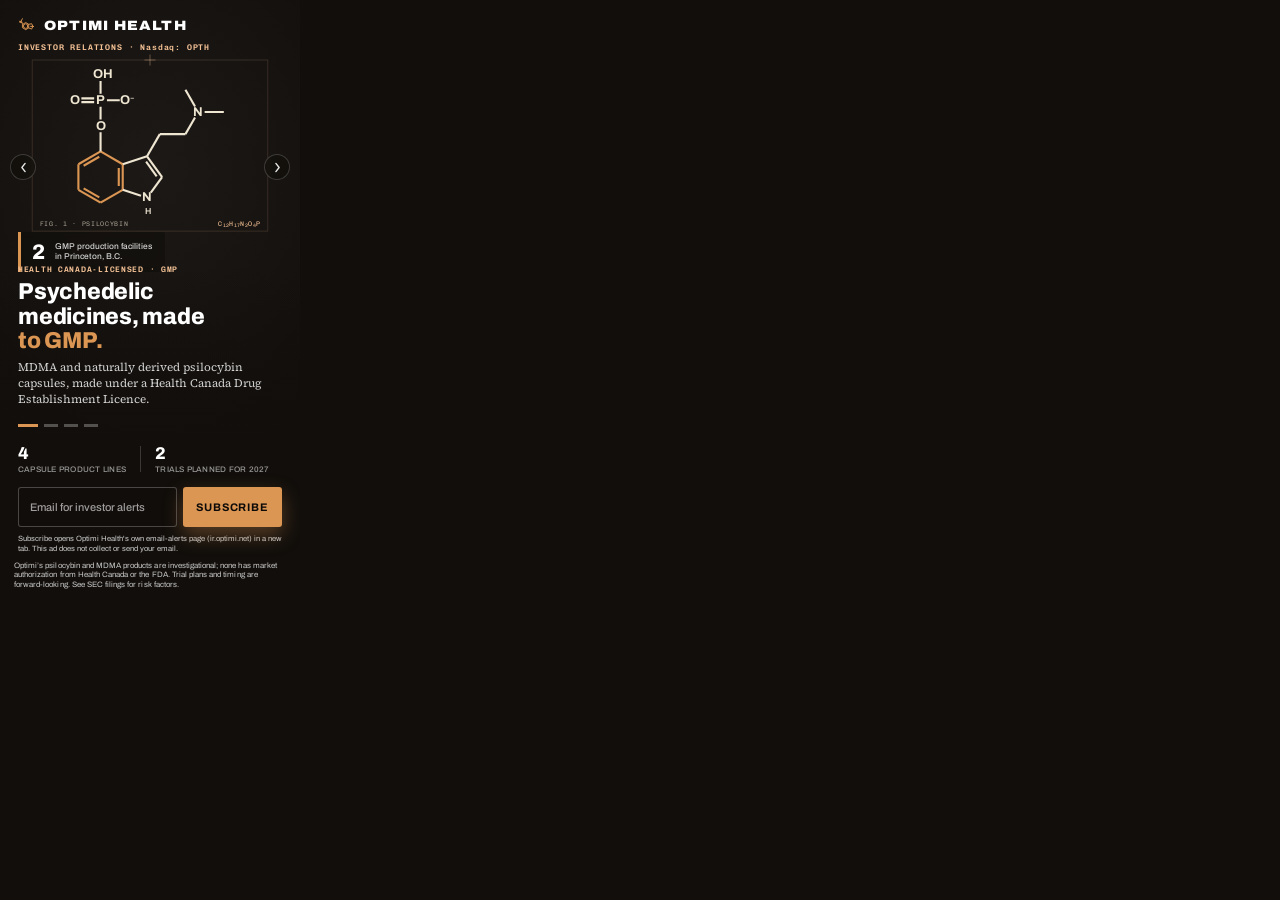
==== concept-c-dashboard/index.html @ a1453976 "Optimi Health IR concept ad banners (A-D) Co-Authored-By: Claude Opus 5.5 <noreply@anthropic.com>" ====
<!DOCTYPE html>
<html lang="en">
<head>
<meta name="robots" content="noindex,nofollow">
<meta charset="UTF-8">
<meta name="ad.size" content="width=300,height=600">
<meta http-equiv="X-UA-Compatible" content="IE=Edge">
<meta name="viewport" content="width=300,initial-scale=1">
<link rel="icon" href="data:,">
<title>Optimi Health Corp. — Investor Alerts</title>
<link rel="preconnect" href="https://fonts.googleapis.com">
<link rel="preconnect" href="https://fonts.gstatic.com" crossorigin>
<link href="https://fonts.googleapis.com/css2?family=Archivo:wdth,wght@75..125,500..900&family=Source+Serif+4:opsz,wght@8..60,400;8..60,500&family=Chivo+Mono:wght@500;600&display=swap" rel="stylesheet">
<link rel="stylesheet" href="style.css">
</head>
<body>
<!-- GENERATED by build_concept_c.py from ../concept-a-photo/ (a-fingerprint: 5d0d869a48e3).
     Don't edit this file: edit Concept A and re-run the script. -->


<!--
  Optimi Health Corp. — IR display banner, 300x600 — Concept C (Concept A + email sign-up): Photo / Dark.
  Promotes: https://media-console-group.github.io/optimihealth-ir-concept/
  Motif / Dark: the IR page's skeletal-formula plates per slide (inline SVG), a
  floating stat chip, persistent logo/ticker chrome, stat row + CTA +
  forward-looking-statements line. Concept C is generated from this file
  (scripts/build_concept_c.py), so re-run that after every edit here.
  Every slide's copy and stat must come from the live IR site.
-->

<div id="banner" aria-label="Optimi Health Corp. investor relations advertisement with investor email alerts sign-up">

  <div id="slides">
    <!-- Slide 1 -->
    <section class="slide" data-index="0">
      <div class="slide-bg motif" role="img" aria-label="Skeletal formula of psilocybin"><svg class="motif-svg" viewBox="0 0 300 260" aria-hidden="true"><rect class="m-frame" x="22" y="60" width="256" height="186"/><g class="m-cross"><line x1="150" y1="54" x2="150" y2="66"/><line x1="144" y1="60" x2="156" y2="60"/></g>
  <g class="mol mol-psi" transform="translate(52 62) scale(0.6323) translate(-90.0 -52.0)"><g class="mol-b"><line x1="160.0" y1="206.0" x2="198.1" y2="228.0"/><line x1="198.1" y1="228.0" x2="198.1" y2="272.0"/><line x1="191.3" y1="234.5" x2="191.3" y2="265.5"/><line x1="198.1" y1="272.0" x2="160.0" y2="294.0"/><line x1="160.0" y1="294.0" x2="121.9" y2="272.0"/><line x1="157.8" y1="284.9" x2="130.9" y2="269.4"/><line x1="121.9" y1="272.0" x2="121.9" y2="228.0"/><line x1="121.9" y1="228.0" x2="160.0" y2="206.0"/><line x1="130.9" y1="230.6" x2="157.8" y2="215.1"/><line x1="198.1" y1="272.0" x2="229.5" y2="282.2"/><line x1="246.4" y1="276.7" x2="265.8" y2="250.0"/><line x1="265.8" y1="250.0" x2="239.9" y2="214.4"/><line x1="256.5" y1="248.7" x2="238.3" y2="223.7"/><line x1="239.9" y1="214.4" x2="198.1" y2="228.0"/><line x1="239.9" y1="214.4" x2="261.9" y2="176.3"/><line x1="261.9" y1="176.3" x2="305.9" y2="176.3"/><line x1="305.9" y1="176.3" x2="322.4" y2="147.7"/><line x1="338.9" y1="138.2" x2="371.9" y2="138.2"/><line x1="322.4" y1="128.7" x2="305.9" y2="100.1"/><line x1="160.0" y1="206.0" x2="160.0" y2="173.0"/><line x1="160.0" y1="151.0" x2="160.0" y2="129.0"/><line x1="149.0" y1="114.8" x2="127.0" y2="114.8"/><line x1="149.0" y1="121.2" x2="127.0" y2="121.2"/><line x1="171.0" y1="118.0" x2="193.0" y2="118.0"/><line x1="160.0" y1="107.0" x2="160.0" y2="85.0"/></g><g class="mol-t"><text x="239.9" y="292.1">N</text><text x="240.9" y="314.1"><tspan font-size="15" font-weight="600">H</tspan></text><text x="327.9" y="144.7">N</text><text x="160.0" y="168.5">O</text><text x="160.0" y="124.5">P</text><text x="116.0" y="124.5">O</text><text x="206.0" y="124.5">O<tspan font-size="12" dy="-7">&#8722;</tspan></text><text x="164.0" y="80.5">OH</text></g></g>
  <text class="m-lab" x="30" y="240">FIG. 1 &middot; PSILOCYBIN</text>
  <text class="m-lab hi" x="270" y="240" text-anchor="end">C<tspan class="sb">12</tspan>H<tspan class="sb">17</tspan>N<tspan class="sb">2</tspan>O<tspan class="sb">4</tspan>P</text>
</svg></div>
      <div class="slide-scrim-bottom"></div>
      <div class="slide-copy">
        <div class="mid-chip">
          <span class="chip-num">2</span>
          <span class="chip-label">GMP production facilities<br>in Princeton, B.C.</span>
        </div>
        <div class="copy-bottom">
          <div class="kicker">Health Canada-licensed &middot; GMP</div>
          <h1>Psychedelic<br>medicines, made<br><em>to GMP.</em></h1>
          <p>MDMA and naturally derived psilocybin capsules, made under a Health Canada Drug Establishment Licence.</p>
        </div>
      </div>
    </section>
    <!-- Slide 2 -->
    <section class="slide" data-index="1">
      <div class="slide-bg motif" role="img" aria-label="Schematic of the supply route from Princeton, B.C. to Australia"><svg class="motif-svg" viewBox="0 0 300 260" aria-hidden="true"><rect class="m-frame" x="22" y="60" width="256" height="186"/><g class="m-cross"><line x1="150" y1="54" x2="150" y2="66"/><line x1="144" y1="60" x2="156" y2="60"/></g>
  <path class="m-route" d="M70 108 C 120 70, 230 110, 232 196"/>
  <circle class="m-node" cx="70" cy="108" r="5"/><circle class="m-ring" cx="70" cy="108" r="11"/>
  <circle class="m-node hi" cx="232" cy="196" r="5"/><circle class="m-ring hi" cx="232" cy="196" r="11"/>
  <text class="m-lab" x="56" y="132">PRINCETON, B.C.</text>
  <text class="m-lab" x="56" y="143">GMP &middot; HEALTH CANADA DEL</text>
  <text class="m-lab hi" x="270" y="222" text-anchor="end">AUSTRALIA &middot; AUTHORISED</text>
  <text class="m-lab hi" x="270" y="233" text-anchor="end">PRESCRIBER SCHEME</text>
  <text class="m-lab" x="270" y="78" text-anchor="end">SCHEMATIC</text>
</svg></div>
      <div class="slide-scrim-bottom"></div>
      <div class="slide-copy">
        <div class="mid-chip">
          <span class="chip-num">2024</span>
          <span class="chip-label">First commercial supply<br>to Australian prescribers</span>
        </div>
        <div class="copy-bottom">
          <div class="kicker">In market &middot; Australia</div>
          <h1>Already<br>prescribed in<br><em>Australia.</em></h1>
          <p>MDMA for PTSD since 2024 and psilocybin for treatment-resistant depression since 2025.</p>
        </div>
      </div>
    </section>
    <!-- Slide 3 -->
    <section class="slide" data-index="2">
      <div class="slide-bg motif" role="img" aria-label="Dot chart: 200 adults randomized 1 to 1, psilocybin or active placebo"><svg class="motif-svg" viewBox="0 0 300 260" aria-hidden="true"><rect class="m-frame" x="22" y="60" width="256" height="186"/><g class="m-cross"><line x1="150" y1="54" x2="150" y2="66"/><line x1="144" y1="60" x2="156" y2="60"/></g>
  <text class="m-lab" x="30" y="80">RANDOMIZED 1:1 &middot; DOUBLE-BLIND</text>
  <g><circle class="m-dot on" cx="44.0" cy="102.0" r="3.2"/><circle class="m-dot on" cx="53.4" cy="102.0" r="3.2"/><circle class="m-dot on" cx="62.8" cy="102.0" r="3.2"/><circle class="m-dot on" cx="72.2" cy="102.0" r="3.2"/><circle class="m-dot on" cx="81.6" cy="102.0" r="3.2"/><circle class="m-dot on" cx="91.0" cy="102.0" r="3.2"/><circle class="m-dot on" cx="100.4" cy="102.0" r="3.2"/><circle class="m-dot on" cx="109.8" cy="102.0" r="3.2"/><circle class="m-dot on" cx="119.2" cy="102.0" r="3.2"/><circle class="m-dot on" cx="128.6" cy="102.0" r="3.2"/><circle class="m-dot on" cx="44.0" cy="111.4" r="3.2"/><circle class="m-dot on" cx="53.4" cy="111.4" r="3.2"/><circle class="m-dot on" cx="62.8" cy="111.4" r="3.2"/><circle class="m-dot on" cx="72.2" cy="111.4" r="3.2"/><circle class="m-dot on" cx="81.6" cy="111.4" r="3.2"/><circle class="m-dot on" cx="91.0" cy="111.4" r="3.2"/><circle class="m-dot on" cx="100.4" cy="111.4" r="3.2"/><circle class="m-dot on" cx="109.8" cy="111.4" r="3.2"/><circle class="m-dot on" cx="119.2" cy="111.4" r="3.2"/><circle class="m-dot on" cx="128.6" cy="111.4" r="3.2"/><circle class="m-dot on" cx="44.0" cy="120.8" r="3.2"/><circle class="m-dot on" cx="53.4" cy="120.8" r="3.2"/><circle class="m-dot on" cx="62.8" cy="120.8" r="3.2"/><circle class="m-dot on" cx="72.2" cy="120.8" r="3.2"/><circle class="m-dot on" cx="81.6" cy="120.8" r="3.2"/><circle class="m-dot on" cx="91.0" cy="120.8" r="3.2"/><circle class="m-dot on" cx="100.4" cy="120.8" r="3.2"/><circle class="m-dot on" cx="109.8" cy="120.8" r="3.2"/><circle class="m-dot on" cx="119.2" cy="120.8" r="3.2"/><circle class="m-dot on" cx="128.6" cy="120.8" r="3.2"/><circle class="m-dot on" cx="44.0" cy="130.2" r="3.2"/><circle class="m-dot on" cx="53.4" cy="130.2" r="3.2"/><circle class="m-dot on" cx="62.8" cy="130.2" r="3.2"/><circle class="m-dot on" cx="72.2" cy="130.2" r="3.2"/><circle class="m-dot on" cx="81.6" cy="130.2" r="3.2"/><circle class="m-dot on" cx="91.0" cy="130.2" r="3.2"/><circle class="m-dot on" cx="100.4" cy="130.2" r="3.2"/><circle class="m-dot on" cx="109.8" cy="130.2" r="3.2"/><circle class="m-dot on" cx="119.2" cy="130.2" r="3.2"/><circle class="m-dot on" cx="128.6" cy="130.2" r="3.2"/><circle class="m-dot on" cx="44.0" cy="139.6" r="3.2"/><circle class="m-dot on" cx="53.4" cy="139.6" r="3.2"/><circle class="m-dot on" cx="62.8" cy="139.6" r="3.2"/><circle class="m-dot on" cx="72.2" cy="139.6" r="3.2"/><circle class="m-dot on" cx="81.6" cy="139.6" r="3.2"/><circle class="m-dot on" cx="91.0" cy="139.6" r="3.2"/><circle class="m-dot on" cx="100.4" cy="139.6" r="3.2"/><circle class="m-dot on" cx="109.8" cy="139.6" r="3.2"/><circle class="m-dot on" cx="119.2" cy="139.6" r="3.2"/><circle class="m-dot on" cx="128.6" cy="139.6" r="3.2"/><circle class="m-dot on" cx="44.0" cy="149.0" r="3.2"/><circle class="m-dot on" cx="53.4" cy="149.0" r="3.2"/><circle class="m-dot on" cx="62.8" cy="149.0" r="3.2"/><circle class="m-dot on" cx="72.2" cy="149.0" r="3.2"/><circle class="m-dot on" cx="81.6" cy="149.0" r="3.2"/><circle class="m-dot on" cx="91.0" cy="149.0" r="3.2"/><circle class="m-dot on" cx="100.4" cy="149.0" r="3.2"/><circle class="m-dot on" cx="109.8" cy="149.0" r="3.2"/><circle class="m-dot on" cx="119.2" cy="149.0" r="3.2"/><circle class="m-dot on" cx="128.6" cy="149.0" r="3.2"/><circle class="m-dot on" cx="44.0" cy="158.4" r="3.2"/><circle class="m-dot on" cx="53.4" cy="158.4" r="3.2"/><circle class="m-dot on" cx="62.8" cy="158.4" r="3.2"/><circle class="m-dot on" cx="72.2" cy="158.4" r="3.2"/><circle class="m-dot on" cx="81.6" cy="158.4" r="3.2"/><circle class="m-dot on" cx="91.0" cy="158.4" r="3.2"/><circle class="m-dot on" cx="100.4" cy="158.4" r="3.2"/><circle class="m-dot on" cx="109.8" cy="158.4" r="3.2"/><circle class="m-dot on" cx="119.2" cy="158.4" r="3.2"/><circle class="m-dot on" cx="128.6" cy="158.4" r="3.2"/><circle class="m-dot on" cx="44.0" cy="167.8" r="3.2"/><circle class="m-dot on" cx="53.4" cy="167.8" r="3.2"/><circle class="m-dot on" cx="62.8" cy="167.8" r="3.2"/><circle class="m-dot on" cx="72.2" cy="167.8" r="3.2"/><circle class="m-dot on" cx="81.6" cy="167.8" r="3.2"/><circle class="m-dot on" cx="91.0" cy="167.8" r="3.2"/><circle class="m-dot on" cx="100.4" cy="167.8" r="3.2"/><circle class="m-dot on" cx="109.8" cy="167.8" r="3.2"/><circle class="m-dot on" cx="119.2" cy="167.8" r="3.2"/><circle class="m-dot on" cx="128.6" cy="167.8" r="3.2"/><circle class="m-dot on" cx="44.0" cy="177.2" r="3.2"/><circle class="m-dot on" cx="53.4" cy="177.2" r="3.2"/><circle class="m-dot on" cx="62.8" cy="177.2" r="3.2"/><circle class="m-dot on" cx="72.2" cy="177.2" r="3.2"/><circle class="m-dot on" cx="81.6" cy="177.2" r="3.2"/><circle class="m-dot on" cx="91.0" cy="177.2" r="3.2"/><circle class="m-dot on" cx="100.4" cy="177.2" r="3.2"/><circle class="m-dot on" cx="109.8" cy="177.2" r="3.2"/><circle class="m-dot on" cx="119.2" cy="177.2" r="3.2"/><circle class="m-dot on" cx="128.6" cy="177.2" r="3.2"/><circle class="m-dot on" cx="44.0" cy="186.6" r="3.2"/><circle class="m-dot on" cx="53.4" cy="186.6" r="3.2"/><circle class="m-dot on" cx="62.8" cy="186.6" r="3.2"/><circle class="m-dot on" cx="72.2" cy="186.6" r="3.2"/><circle class="m-dot on" cx="81.6" cy="186.6" r="3.2"/><circle class="m-dot on" cx="91.0" cy="186.6" r="3.2"/><circle class="m-dot on" cx="100.4" cy="186.6" r="3.2"/><circle class="m-dot on" cx="109.8" cy="186.6" r="3.2"/><circle class="m-dot on" cx="119.2" cy="186.6" r="3.2"/><circle class="m-dot on" cx="128.6" cy="186.6" r="3.2"/></g>
  <g><circle class="m-dot " cx="172.0" cy="102.0" r="3.2"/><circle class="m-dot " cx="181.4" cy="102.0" r="3.2"/><circle class="m-dot " cx="190.8" cy="102.0" r="3.2"/><circle class="m-dot " cx="200.2" cy="102.0" r="3.2"/><circle class="m-dot " cx="209.6" cy="102.0" r="3.2"/><circle class="m-dot " cx="219.0" cy="102.0" r="3.2"/><circle class="m-dot " cx="228.4" cy="102.0" r="3.2"/><circle class="m-dot " cx="237.8" cy="102.0" r="3.2"/><circle class="m-dot " cx="247.2" cy="102.0" r="3.2"/><circle class="m-dot " cx="256.6" cy="102.0" r="3.2"/><circle class="m-dot " cx="172.0" cy="111.4" r="3.2"/><circle class="m-dot " cx="181.4" cy="111.4" r="3.2"/><circle class="m-dot " cx="190.8" cy="111.4" r="3.2"/><circle class="m-dot " cx="200.2" cy="111.4" r="3.2"/><circle class="m-dot " cx="209.6" cy="111.4" r="3.2"/><circle class="m-dot " cx="219.0" cy="111.4" r="3.2"/><circle class="m-dot " cx="228.4" cy="111.4" r="3.2"/><circle class="m-dot " cx="237.8" cy="111.4" r="3.2"/><circle class="m-dot " cx="247.2" cy="111.4" r="3.2"/><circle class="m-dot " cx="256.6" cy="111.4" r="3.2"/><circle class="m-dot " cx="172.0" cy="120.8" r="3.2"/><circle class="m-dot " cx="181.4" cy="120.8" r="3.2"/><circle class="m-dot " cx="190.8" cy="120.8" r="3.2"/><circle class="m-dot " cx="200.2" cy="120.8" r="3.2"/><circle class="m-dot " cx="209.6" cy="120.8" r="3.2"/><circle class="m-dot " cx="219.0" cy="120.8" r="3.2"/><circle class="m-dot " cx="228.4" cy="120.8" r="3.2"/><circle class="m-dot " cx="237.8" cy="120.8" r="3.2"/><circle class="m-dot " cx="247.2" cy="120.8" r="3.2"/><circle class="m-dot " cx="256.6" cy="120.8" r="3.2"/><circle class="m-dot " cx="172.0" cy="130.2" r="3.2"/><circle class="m-dot " cx="181.4" cy="130.2" r="3.2"/><circle class="m-dot " cx="190.8" cy="130.2" r="3.2"/><circle class="m-dot " cx="200.2" cy="130.2" r="3.2"/><circle class="m-dot " cx="209.6" cy="130.2" r="3.2"/><circle class="m-dot " cx="219.0" cy="130.2" r="3.2"/><circle class="m-dot " cx="228.4" cy="130.2" r="3.2"/><circle class="m-dot " cx="237.8" cy="130.2" r="3.2"/><circle class="m-dot " cx="247.2" cy="130.2" r="3.2"/><circle class="m-dot " cx="256.6" cy="130.2" r="3.2"/><circle class="m-dot " cx="172.0" cy="139.6" r="3.2"/><circle class="m-dot " cx="181.4" cy="139.6" r="3.2"/><circle class="m-dot " cx="190.8" cy="139.6" r="3.2"/><circle class="m-dot " cx="200.2" cy="139.6" r="3.2"/><circle class="m-dot " cx="209.6" cy="139.6" r="3.2"/><circle class="m-dot " cx="219.0" cy="139.6" r="3.2"/><circle class="m-dot " cx="228.4" cy="139.6" r="3.2"/><circle class="m-dot " cx="237.8" cy="139.6" r="3.2"/><circle class="m-dot " cx="247.2" cy="139.6" r="3.2"/><circle class="m-dot " cx="256.6" cy="139.6" r="3.2"/><circle class="m-dot " cx="172.0" cy="149.0" r="3.2"/><circle class="m-dot " cx="181.4" cy="149.0" r="3.2"/><circle class="m-dot " cx="190.8" cy="149.0" r="3.2"/><circle class="m-dot " cx="200.2" cy="149.0" r="3.2"/><circle class="m-dot " cx="209.6" cy="149.0" r="3.2"/><circle class="m-dot " cx="219.0" cy="149.0" r="3.2"/><circle class="m-dot " cx="228.4" cy="149.0" r="3.2"/><circle class="m-dot " cx="237.8" cy="149.0" r="3.2"/><circle class="m-dot " cx="247.2" cy="149.0" r="3.2"/><circle class="m-dot " cx="256.6" cy="149.0" r="3.2"/><circle class="m-dot " cx="172.0" cy="158.4" r="3.2"/><circle class="m-dot " cx="181.4" cy="158.4" r="3.2"/><circle class="m-dot " cx="190.8" cy="158.4" r="3.2"/><circle class="m-dot " cx="200.2" cy="158.4" r="3.2"/><circle class="m-dot " cx="209.6" cy="158.4" r="3.2"/><circle class="m-dot " cx="219.0" cy="158.4" r="3.2"/><circle class="m-dot " cx="228.4" cy="158.4" r="3.2"/><circle class="m-dot " cx="237.8" cy="158.4" r="3.2"/><circle class="m-dot " cx="247.2" cy="158.4" r="3.2"/><circle class="m-dot " cx="256.6" cy="158.4" r="3.2"/><circle class="m-dot " cx="172.0" cy="167.8" r="3.2"/><circle class="m-dot " cx="181.4" cy="167.8" r="3.2"/><circle class="m-dot " cx="190.8" cy="167.8" r="3.2"/><circle class="m-dot " cx="200.2" cy="167.8" r="3.2"/><circle class="m-dot " cx="209.6" cy="167.8" r="3.2"/><circle class="m-dot " cx="219.0" cy="167.8" r="3.2"/><circle class="m-dot " cx="228.4" cy="167.8" r="3.2"/><circle class="m-dot " cx="237.8" cy="167.8" r="3.2"/><circle class="m-dot " cx="247.2" cy="167.8" r="3.2"/><circle class="m-dot " cx="256.6" cy="167.8" r="3.2"/><circle class="m-dot " cx="172.0" cy="177.2" r="3.2"/><circle class="m-dot " cx="181.4" cy="177.2" r="3.2"/><circle class="m-dot " cx="190.8" cy="177.2" r="3.2"/><circle class="m-dot " cx="200.2" cy="177.2" r="3.2"/><circle class="m-dot " cx="209.6" cy="177.2" r="3.2"/><circle class="m-dot " cx="219.0" cy="177.2" r="3.2"/><circle class="m-dot " cx="228.4" cy="177.2" r="3.2"/><circle class="m-dot " cx="237.8" cy="177.2" r="3.2"/><circle class="m-dot " cx="247.2" cy="177.2" r="3.2"/><circle class="m-dot " cx="256.6" cy="177.2" r="3.2"/><circle class="m-dot " cx="172.0" cy="186.6" r="3.2"/><circle class="m-dot " cx="181.4" cy="186.6" r="3.2"/><circle class="m-dot " cx="190.8" cy="186.6" r="3.2"/><circle class="m-dot " cx="200.2" cy="186.6" r="3.2"/><circle class="m-dot " cx="209.6" cy="186.6" r="3.2"/><circle class="m-dot " cx="219.0" cy="186.6" r="3.2"/><circle class="m-dot " cx="228.4" cy="186.6" r="3.2"/><circle class="m-dot " cx="237.8" cy="186.6" r="3.2"/><circle class="m-dot " cx="247.2" cy="186.6" r="3.2"/><circle class="m-dot " cx="256.6" cy="186.6" r="3.2"/></g>
  <text class="m-bv hi" x="86" y="210" text-anchor="middle">100</text>
  <text class="m-bv" x="214" y="210" text-anchor="middle">100</text>
  <text class="m-lab hi" x="86" y="222" text-anchor="middle">PSILOCYBIN</text>
  <text class="m-lab" x="214" y="222" text-anchor="middle">ACTIVE PLACEBO</text>
  <text class="m-lab" x="30" y="240">PROPOSED DESIGN</text>
</svg></div>
      <div class="slide-scrim-bottom"></div>
      <div class="slide-copy">
        <div class="mid-chip">
          <span class="chip-num">200</span>
          <span class="chip-label">Adults with severe MDD<br>in the proposed Phase 2b</span>
        </div>
        <div class="copy-bottom">
          <div class="kicker">OPTI-101 &middot; natural psilocybin</div>
          <h1>Randomized.<br>Double-blind.<br><em>Phase 2b.</em></h1>
          <p>Protocol amendment under Health Canada review; dosing expected Q1 2027.</p>
        </div>
      </div>
    </section>
    <!-- Slide 4 -->
    <section class="slide" data-index="3">
      <div class="slide-bg motif" role="img" aria-label="Skeletal formula of MDMA"><svg class="motif-svg" viewBox="0 0 300 260" aria-hidden="true"><rect class="m-frame" x="22" y="60" width="256" height="186"/><g class="m-cross"><line x1="150" y1="54" x2="150" y2="66"/><line x1="144" y1="60" x2="156" y2="60"/></g>
  <g class="mol mol-mdma" transform="translate(38 104) scale(0.6474) translate(-100.0 -160.0)"><g class="mol-b"><line x1="230.0" y1="196.0" x2="268.1" y2="218.0"/><line x1="232.2" y1="205.1" x2="259.1" y2="220.6"/><line x1="268.1" y1="218.0" x2="268.1" y2="262.0"/><line x1="268.1" y1="262.0" x2="230.0" y2="284.0"/><line x1="259.1" y1="259.4" x2="232.2" y2="274.9"/><line x1="230.0" y1="284.0" x2="191.9" y2="262.0"/><line x1="191.9" y1="262.0" x2="191.9" y2="218.0"/><line x1="198.7" y1="255.5" x2="198.7" y2="224.5"/><line x1="191.9" y1="218.0" x2="230.0" y2="196.0"/><line x1="191.9" y1="218.0" x2="160.5" y2="207.8"/><line x1="143.6" y1="213.3" x2="124.2" y2="240.0"/><line x1="124.2" y1="240.0" x2="143.6" y2="266.7"/><line x1="160.5" y1="272.2" x2="191.9" y2="262.0"/><line x1="268.1" y1="218.0" x2="306.2" y2="196.0"/><line x1="306.2" y1="196.0" x2="344.3" y2="218.0"/><line x1="344.3" y1="218.0" x2="344.3" y2="262.0"/><line x1="344.3" y1="218.0" x2="372.9" y2="201.5"/><line x1="391.9" y1="201.5" x2="420.5" y2="218.0"/></g><g class="mol-t"><text x="150.1" y="210.9">O</text><text x="150.1" y="282.1">O</text><text x="382.4" y="202.5">N</text><text x="382.4" y="181.5"><tspan font-size="15" font-weight="600">H</tspan></text></g></g>
  <text class="m-lab" x="30" y="240">FIG. 2 &middot; MDMA</text>
  <text class="m-lab hi" x="270" y="240" text-anchor="end">C<tspan class="sb">11</tspan>H<tspan class="sb">15</tspan>NO<tspan class="sb">2</tspan></text>
</svg></div>
      <div class="slide-scrim-bottom"></div>
      <div class="slide-copy">
        <div class="mid-chip">
          <span class="chip-num">100</span>
          <span class="chip-label">Veterans &amp; front-line<br>workers in the Phase 3</span>
        </div>
        <div class="copy-bottom">
          <div class="kicker">OPTI-201 &middot; MDMA for PTSD</div>
          <h1>A Phase 3<br>expected to<br><em>begin in 2027.</em></h1>
          <p>Holds a Health Canada No Objection Letter. The trial&rsquo;s MDMA batch is already made.</p>
        </div>
      </div>
    </section>
  </div>

  <!-- Persistent chrome — sits above the rotating slides -->
  <header id="top-bar" class="reveal" data-delay="0">
    <div id="logo">
      <svg class="mark" viewBox="0 0 32 32" aria-hidden="true"><g fill="none" stroke="currentColor" stroke-width="1.6" stroke-linecap="round" stroke-linejoin="round"><polygon points="8,14 13,11 18,14 18,20 13,23 8,20"/><polygon points="10,14.6 13,13 16,14.6 16,19.4 13,21 10,19.4"/><polyline points="18,14 23,13 25,17.5 23,22 18,20"/><path d="M 21.2 17.5 L 23.3 17.5"/><circle cx="25" cy="17.5" r="0.9" fill="currentColor"/><line x1="8" y1="14" x2="5" y2="9"/><line x1="5" y1="9" x2="2.5" y2="9"/><line x1="5" y1="9" x2="7.4" y2="4.6"/><line x1="3.2" y1="10.7" x2="6.8" y2="10.7"/></g></svg>
      <span id="wordmark">OPTIMI HEALTH</span>
    </div>
    <div id="eyebrow">INVESTOR&nbsp;RELATIONS&nbsp;·&nbsp;Nasdaq:&nbsp;OPTH</div>
  </header>

  <button type="button" class="nav-arrow" id="arrow-prev" aria-label="Previous slide">
    <svg viewBox="0 0 16 16"><path d="M10 3 6 8l4 5" stroke="currentColor" stroke-width="1.7" fill="none" stroke-linecap="round" stroke-linejoin="round"/></svg>
  </button>
  <button type="button" class="nav-arrow" id="arrow-next" aria-label="Next slide">
    <svg viewBox="0 0 16 16"><path d="M6 3l4 5-4 5" stroke="currentColor" stroke-width="1.7" fill="none" stroke-linecap="round" stroke-linejoin="round"/></svg>
  </button>

  <div id="bottom-fixed" class="reveal" data-delay="4">
    <div id="dots" role="tablist" aria-label="Slide selector">
      <button class="dot active" data-index="0" aria-label="Slide 1: Overview"></button>
      <button class="dot" data-index="1" aria-label="Slide 2: Australia"></button>
      <button class="dot" data-index="2" aria-label="Slide 3: OPTI-101"></button>
      <button class="dot" data-index="3" aria-label="Slide 4: OPTI-201"></button>
    </div>

    <div id="stat-row">
      <div class="stat">
        <span class="stat-num">4</span>
        <span class="stat-label">Capsule product lines</span>
      </div>
      <div class="stat-div"></div>
      <div class="stat">
        <span class="stat-num">2</span>
        <span class="stat-label">Trials planned for 2027</span>
      </div>
    </div>

    <!-- In-banner mailing-list sign-up, in the slot A uses for its CTA.
         Submits to SIGNUP_ENDPOINT in script.js; the error message swaps
         in for the consent line and the success state swaps in over the
         input row, so nothing shifts. -->
    <form id="signup" novalidate>
      <label class="sr-only" for="signup-email">Email address for Optimi investor alerts</label>
      <div id="signup-row">
        <input type="email" id="signup-email" name="email" placeholder="Email for investor alerts" autocomplete="email" inputmode="email" spellcheck="false" required>
        <button type="submit" id="signup-btn">Subscribe</button>
        <div id="signup-done" aria-hidden="true">
          <svg viewBox="0 0 16 16" aria-hidden="true"><path d="M5 11 11 5M6.2 5H11v4.8" stroke="currentColor" stroke-width="1.8" fill="none" stroke-linecap="round" stroke-linejoin="round"/></svg>
          <span id="signup-done-text">Opened in a new tab: enter your email there.</span>
        </div>
      </div>
      <p id="signup-consent">Subscribe opens Optimi Health's own email-alerts page (ir.optimi.net) in a new tab. This ad does not collect or send your email.</p>
      <p id="signup-msg" role="status" aria-live="polite"></p>
      <p id="fls-line">Optimi&rsquo;s psilocybin and MDMA products are investigational; none has market authorization from Health Canada or the FDA. Trial plans and timing are forward-looking. See SEC filings for risk factors.</p>
    </form>
  </div>

  <!-- Standard HTML5-ad click-tag plumbing -->
  <div id="click-tag-wrapper"></div>
</div>

<script src="script.js"></script>
</body>
</html>
---- concept-c-dashboard/style.css ----
/* ── Brand tokens — the ONLY place colors are defined. Set --dark,
   --navy, --accent and --gold from the company's real site; the rest
   derive from them (color-mix: Chrome 111+ / Safari 16.2+). ── */
:root {
  --dark:      #110e0b;
  --dark-2:    color-mix(in srgb, var(--dark) 70%, black);
  --navy:      #1c1916;
  --accent:    #dc9654;
  --accent-d:  color-mix(in srgb, var(--accent) 82%, black);
  --accent-lt: color-mix(in srgb, var(--accent) 62%, white);
  --gold:      #f5c296;
  --gold-d:    color-mix(in srgb, var(--gold) 85%, black);
  --white:     #ffffff;
  --cta-ink:   var(--dark-2);  /* text on the accent CTA — set to var(--dark-2) if white fails contrast on a light accent */
  --font-head: 'Archivo', system-ui, sans-serif;
  --font:      'Archivo', system-ui, sans-serif;
  --mono:      'Chivo Mono', ui-monospace, monospace;
  --ease:      cubic-bezier(0.16,1,0.3,1);
}

* { margin:0; padding:0; box-sizing:border-box; }
html, body { width:300px; height:600px; overflow:hidden; background:var(--dark); }
body { font-family:var(--font); -webkit-font-smoothing:antialiased; }
a { text-decoration:none; color:inherit; }
button { border:0; background:none; font:inherit; color:inherit; cursor:pointer; -webkit-tap-highlight-color:transparent; }

/* ── Canvas ─────────────────────────────────────────────────────────
   Fixed 300x600 stage. A crossfading slide stack sits at the bottom of
   the z-order; persistent chrome (logo, nav, stats, CTA) is pinned on
   top of it and never rotates — same "fixed shell / rotating cards"
   split the Knorex reference banner used with royalSlider. */
#banner {
  position:relative;
  width:300px;
  height:600px;
  overflow:hidden;
  cursor:pointer;
  background:var(--dark);
}

/* ── Slide stack ────────────────────────────────────────────────── */
#slides { position:absolute; inset:0; z-index:1; }

.slide {
  position:absolute;
  inset:0;
  opacity:0;
  z-index:1;
  pointer-events:none;
  transition:opacity 0.9s ease;
}
.slide.active { opacity:1; z-index:2; pointer-events:auto; }

.slide-bg {
  position:absolute;
  top:0; left:0;
  width:100%; height:100%;
  object-fit:cover;
  object-position:center 20%;
  z-index:1;
  animation:kenburns 7s ease-out infinite alternate;
  user-select:none;
  -webkit-user-drag:none;
}
@keyframes kenburns {
  from { transform:scale(1); }
  to   { transform:scale(1.09); }
}

.slide-scrim-top, .slide-scrim-bottom {
  position:absolute;
  left:0; right:0;
  z-index:2;
  pointer-events:none;
}
.slide-scrim-top {
  top:0; height:190px;
  background:linear-gradient(180deg, color-mix(in srgb, var(--dark-2) 94%, transparent) 0%, color-mix(in srgb, var(--dark-2) 62%, transparent) 55%, color-mix(in srgb, var(--dark-2) 0%, transparent) 100%);
}
.slide-scrim-bottom {
  bottom:0; height:336px;
  background:linear-gradient(0deg, var(--dark) 0%, color-mix(in srgb, var(--dark) 93%, transparent) 42%, color-mix(in srgb, var(--dark) 0%, transparent) 100%);
}

.slide-copy {
  position:absolute;
  inset:0;
  z-index:3;
  transform:translateY(12px);
  transition:transform 0.9s var(--ease);
}
.slide.active .slide-copy { transform:translateY(0); }

/* Floating mid-image stat chip (per slide) */
.mid-chip {
  position:absolute;
  top:258px; left:18px;
  display:flex;
  align-items:center;
  gap:10px;
  padding:9px 13px 9px 11px;
  background:color-mix(in srgb, var(--dark) 58%, transparent);
  border-left:3px solid var(--accent);
  border-radius:0 3px 3px 0;
  backdrop-filter:blur(3px);
  -webkit-backdrop-filter:blur(3px);
}
.chip-num {
  font-family:var(--font-head);
  font-weight:800;
  font-size:19px;
  color:var(--white);
  white-space:nowrap;
}
.chip-num em { font-style:normal; color:var(--accent); }
.chip-label {
  font-family:var(--font);
  font-size:8.4px;
  line-height:1.25;
  font-weight:500;
  color:rgba(255,255,255,0.82);
}

/* Rotating headline block, pinned above the fixed bottom bar */
.copy-bottom {
  position:absolute;
  left:0; right:0;
  bottom:150px;
  padding:0 18px;
}
.kicker {
  font-family:var(--mono);
  font-weight:600;
  font-size:8px;
  letter-spacing:0.09em;
  text-transform:uppercase;
  color:var(--accent-lt);
  margin-bottom:6px;
}
.copy-bottom h1 {
  font-family:var(--font-head);
  font-weight:900;
  font-size:20px;
  line-height:1.14;
  letter-spacing:-0.01em;
  color:var(--white);
}
.copy-bottom h1 em { font-style:normal; color:var(--accent); }
.copy-bottom p {
  margin-top:7px;
  font-size:11px;
  line-height:1.4;
  color:rgba(255,255,255,0.8);
  max-width:255px;
}

/* ── Persistent chrome (never rotates) ─────────────────────────── */
#top-bar {
  position:absolute;
  top:0; left:0; right:0;
  z-index:5;
  display:flex;
  flex-direction:column;
  gap:7px;
  padding:16px 18px 0;
}
#logo { display:flex; align-items:center; gap:7px; }
#logo .mark { width:19px; height:19px; flex:none; }
#wordmark {
  font-family:var(--font-head);
  font-weight:800;
  font-size:13.5px;
  letter-spacing:0.01em;
  color:var(--white);
}
#eyebrow {
  font-family:var(--mono);
  font-weight:600;
  font-size:8.2px;
  letter-spacing:0.1em;
  color:var(--accent-lt);
}

.nav-arrow {
  position:absolute;
  top:154px;
  width:26px; height:26px;
  z-index:5;
  display:flex;
  align-items:center;
  justify-content:center;
  background:color-mix(in srgb, var(--dark) 45%, transparent);
  border:1px solid rgba(255,255,255,0.18);
  border-radius:50%;
  color:rgba(255,255,255,0.9);
  backdrop-filter:blur(2px);
  -webkit-backdrop-filter:blur(2px);
  transition:background .2s ease, transform .15s ease;
}
.nav-arrow svg { width:13px; height:13px; }
.nav-arrow:active { transform:scale(0.9); background:color-mix(in srgb, var(--accent) 55%, transparent); }
#arrow-prev { left:10px; }
#arrow-next { right:10px; }

#bottom-fixed {
  position:absolute;
  left:0; right:0; bottom:0;
  z-index:5;
  padding:0 18px 12px;
}

#dots {
  display:flex;
  gap:6px;
  margin-bottom:11px;
}
.dot {
  width:14px; height:3px;
  border-radius:2px;
  background:rgba(255,255,255,0.28);
  transition:background .3s ease, width .3s ease;
  padding:6px 0;
  background-clip:content-box;
  box-sizing:content-box;
}
.dot.active { background-color:var(--accent); width:20px; }  /* background-color, not the shorthand: the shorthand resets background-clip and paints the whole 15px hit area as a square */

#stat-row {
  display:flex;
  align-items:center;
  gap:14px;
}
.stat { display:flex; flex-direction:column; gap:2px; }
.stat-num {
  font-family:var(--font-head);
  font-weight:800;
  font-size:15px;
  color:var(--white);
}
.stat-num em { font-style:normal; color:var(--accent); }
.stat-label {
  font-family:var(--font);
  font-size:8px;
  font-weight:500;
  letter-spacing:0.03em;
  text-transform:uppercase;
  color:rgba(255,255,255,0.58);
}
.stat-div { width:1px; height:26px; background:rgba(255,255,255,0.18); }

#cta {
  margin-top:14px;
  display:flex;
  align-items:center;
  justify-content:center;
  gap:7px;
  width:100%;
  height:42px;
  background:var(--accent);
  border-radius:3px;
  color:var(--cta-ink);
  font-family:var(--font-head);
  font-weight:800;
  font-size:11.5px;
  letter-spacing:0.06em;
  text-transform:uppercase;
  box-shadow:0 8px 20px color-mix(in srgb, var(--accent) 35%, transparent);
  animation:cta-pulse 1.8s ease-in-out 2.6s 6;
}
#cta-arrow { width:13px; height:13px; }

/* Required disclosure line under the CTA */
#disclosure {
  margin-top:8px;
  font-family:var(--mono);
  font-size:6.6px;
  letter-spacing:0.03em;
  line-height:1.2;
  text-align:center;
  color:rgba(255,255,255,0.55);
}
@keyframes cta-pulse {
  0%, 100% { box-shadow:0 8px 20px color-mix(in srgb, var(--accent) 35%, transparent); }
  50%      { box-shadow:0 8px 26px color-mix(in srgb, var(--accent) 65%, transparent), 0 0 0 5px color-mix(in srgb, var(--accent) 12%, transparent); }
}

/* ── Entrance sequence (initial load only) ─────────────────────── */
.reveal {
  opacity:0;
  transform:translateY(14px);
  transition:opacity .7s var(--ease), transform .7s var(--ease);
}
#banner.is-live .reveal { opacity:1; transform:none; }
#top-bar[data-delay="0"] { transition-delay:.05s; }
#bottom-fixed[data-delay="4"] { transition-delay:.55s; }

#click-tag-wrapper { position:absolute; width:0; height:0; overflow:hidden; }

@media (prefers-reduced-motion: reduce) {
  .slide-bg { animation:none; }
  #cta { animation:none; }
  .reveal { transition-duration:.01s; transition-delay:0s !important; }
  .slide, .slide-copy { transition-duration:.2s; }
}

/* ══ Optimi overrides ══ */
#logo .mark { color:var(--accent); }
#wordmark { font-family:var(--font-head); font-weight:900; font-stretch:112%; letter-spacing:0.09em; }
.copy-bottom { bottom:166px; }
.slide-bg.motif { animation:none; background:radial-gradient(120% 70% at 50% 28%, var(--navy) 0%, var(--dark) 72%); }
.motif-svg { position:absolute; left:0; top:0; width:300px; height:260px; }
.m-frame { fill:none; stroke:rgba(245,194,150,0.16); stroke-width:1; }
.m-cross line { stroke:rgba(245,194,150,0.4); stroke-width:1; }
.mol-b line { stroke:#efe6d2; stroke-width:2.3; vector-effect:non-scaling-stroke; }
.motif .mol-t text { font-family:'Archivo', sans-serif; font-weight:700; font-size:22px; fill:#efe6d2; text-anchor:middle; }
.mol-psi .mol-b line:nth-child(-n+9) { stroke:var(--accent); }
.mol-mdma .mol-b line:nth-child(-n+6) { stroke:var(--accent); }
.m-route { fill:none; stroke:var(--accent); stroke-width:1.4; stroke-dasharray:4 4; animation:dash 3s linear infinite; }
@keyframes dash { to { stroke-dashoffset:-32; } }
.m-node { fill:#efe6d2; } .m-node.hi { fill:var(--accent); }
.m-ring { fill:none; stroke:rgba(239,230,210,0.35); stroke-width:1; } .m-ring.hi { stroke:var(--accent); opacity:.6; }
.m-dot { fill:none; stroke:rgba(239,230,210,0.42); stroke-width:1; }
.m-dot.on { fill:var(--accent); stroke:none; }
.motif .m-lab { font-family:var(--mono); font-size:7.2px; letter-spacing:0.1em; fill:rgba(239,230,210,0.62); }
.motif .m-lab .sb { font-size:5.4px; baseline-shift:-1.6px; letter-spacing:0.02em; }
.motif .m-lab.hi, .motif .m-bv.hi { fill:var(--gold); }
.motif .m-bv { font-family:var(--font-head); font-size:13px; font-weight:800; fill:rgba(239,230,210,0.85); }
.chip-num { font-family:var(--font-head); font-weight:800; font-size:21px; }
.chip-num em, .stat-num em { color:var(--gold); font-style:normal; }
.copy-bottom h1 { font-weight:800; font-stretch:96%; font-size:23px; line-height:1.06; letter-spacing:-0.01em; }
.copy-bottom h1 em { font-style:normal; color:var(--accent); }
.copy-bottom p { font-family:'Source Serif 4', Georgia, serif; font-size:11.5px; line-height:1.38; }
.kicker, #eyebrow { color:var(--gold); }
.stat-num { font-family:var(--font-head); font-weight:800; font-size:17px; }
#cta { font-family:var(--font); font-weight:800; letter-spacing:0.1em; border-radius:2px; }
#disclosure { font-family:var(--font); font-size:7.3px; letter-spacing:0; line-height:1.3; margin:7px -6px 0; color:rgba(239,230,210,0.66); white-space:normal; }
@media (prefers-reduced-motion: reduce) { .m-route { animation:none; } }


/* ══ Concept C: sign-up block, appended to Concept A's stylesheet by
   scripts/build_concept_c.py. Everything above this line is A's CSS,
   copied verbatim; don't edit it here — edit A and rebuild. ══ */

/* The sign-up is taller than A's CTA, so the chip and headline move up
   by --c-lift, and the bottom padding tightens. If A has foreground art
   in the slide background (a motif, a diagram) that now crowds the chip,
   lift it too in the C-only block at the end of this file. */
:root { --c-lift: 16px; --c-error: #ff7a6b; }
.slide-copy .mid-chip, .slide-copy .copy-bottom { translate: 0 calc(-1 * var(--c-lift)); }
#bottom-fixed { padding-bottom: 11px; }

#signup { position:relative; margin-top:13px; cursor:default; }
.sr-only {
  position:absolute; width:1px; height:1px; overflow:hidden;
  clip:rect(0 0 0 0); white-space:nowrap;
}
#signup-row {
  position:relative;
  display:flex;
  gap:6px;
  height:40px;
}
#signup-email {
  flex:1;
  min-width:0;
  height:100%;
  padding:0 11px;
  border:1px solid rgba(255,255,255,0.24);
  border-radius:3px;
  outline:0;
  background:color-mix(in srgb, var(--dark) 55%, transparent);
  color:var(--white, #fff);
  font-family:var(--font);
  font-size:11px;
  font-weight:500;
  transition:border-color .2s ease, box-shadow .2s ease, background .2s ease;
}
#signup-email::placeholder { color:rgba(255,255,255,0.6); }
#signup-email:focus {
  border-color:var(--accent);
  background:color-mix(in srgb, var(--dark) 75%, transparent);
  box-shadow:0 0 0 3px color-mix(in srgb, var(--accent) 24%, transparent);
}
#signup.is-error #signup-email { border-color:var(--c-error); animation:shake .35s ease; }
@keyframes shake {
  0%, 100% { transform:translateX(0); }
  25% { transform:translateX(-4px); }
  75% { transform:translateX(4px); }
}
/* Same fill, ink and type as A's CTA (--cta-ink), so C reads as A */
#signup-btn {
  flex:none;
  height:100%;
  padding:0 13px;
  background:var(--accent);
  border-radius:3px;
  color:var(--cta-ink, var(--dark-2));
  font-family:var(--font-head, var(--font));
  font-weight:800;
  font-size:11px;
  letter-spacing:0.06em;
  text-transform:uppercase;
  box-shadow:0 8px 20px color-mix(in srgb, var(--accent) 35%, transparent);
  transition:filter .2s ease, transform .15s ease;
  animation:btn-pulse 1.8s ease-in-out 2.6s 6;
}
#signup-btn:hover { filter:brightness(1.08); }
#signup-btn:active { transform:scale(0.96); }
#signup.is-sending #signup-btn { opacity:0.6; pointer-events:none; }
@keyframes btn-pulse {
  0%, 100% { box-shadow:0 8px 20px color-mix(in srgb, var(--accent) 35%, transparent); }
  50%      { box-shadow:0 8px 26px color-mix(in srgb, var(--accent) 60%, transparent); }
}

#signup-done {
  position:absolute;
  inset:0;
  display:flex;
  align-items:center;
  justify-content:center;
  gap:7px;
  background:var(--accent);
  border-radius:3px;
  color:var(--cta-ink, var(--dark-2));
  font-family:var(--font-head, var(--font));
  font-weight:700;
  font-size:11px;
  opacity:0;
  transform:scale(0.96);
  pointer-events:none;
  transition:opacity .35s var(--ease), transform .35s var(--ease);
}
#signup-done svg { width:15px; height:15px; flex:none; }
#signup.is-done #signup-done { opacity:1; transform:none; }
#signup.is-done #signup-email, #signup.is-done #signup-btn { visibility:hidden; }

/* Consent and error share one two-line slot, so the error never moves
   anything; the consent comes back as soon as the viewer types. */
#signup-consent, #signup-msg {
  margin-top:7px;
  height:20px;
  font-family:var(--font);
  font-size:7px;
  line-height:1.42;
}
#signup-consent { color:rgba(255,255,255,0.6); }
#signup-consent a { color:inherit; text-decoration:underline; }
#signup-msg {
  display:none;
  font-size:9px;
  font-weight:600;
  color:var(--c-error);
}
#signup.is-error #signup-consent { display:none; }
#signup.is-error #signup-msg { display:block; }

#fls-line {
  margin-top:4px;
  font-family:var(--mono);
  font-size:6.6px;
  letter-spacing:0.03em;
  line-height:1.2;
  text-align:center;
  color:rgba(255,255,255,0.55);
  white-space:nowrap;
}

@media (prefers-reduced-motion: reduce) {
  #signup-btn { animation:none; }
}

/* A's CTA look, copied from its #cta rule by build_concept_c.py */
#signup-btn {
  background:var(--accent);
  color:var(--cta-ink);
  font-family:var(--font-head);
  font-weight:800;
  letter-spacing:0.06em;
  text-transform:uppercase;
  border-radius:3px;
}
#signup-done {
  background:var(--accent);
  color:var(--cta-ink);
  font-family:var(--font-head);
  font-weight:800;
  border-radius:3px;
}

/* ══ C-only overrides (kept on rebuild) ══ */

/* The sign-up block (input row, consent, three-line disclosure) is taller than A's CTA block: lift the chip and
   headline with it (build_concept_c.py reads --c-lift). */
:root { --c-lift: 26px; }
.motif-svg { transform:scale(.92); transform-origin:150px 60px; }
#signup-btn { font-family:var(--font); font-weight:700; letter-spacing:0.08em; }
#signup-consent, #signup-msg { height:22px; font-size:7.6px; line-height:1.4; }
#signup-consent { color:rgba(255,255,255,0.8); }
#fls-line { white-space:normal; font-family:var(--font); font-size:7.8px; letter-spacing:0.005em; line-height:1.22; text-align:left; margin:5px -4px 0; color:rgba(255,255,255,0.78); }
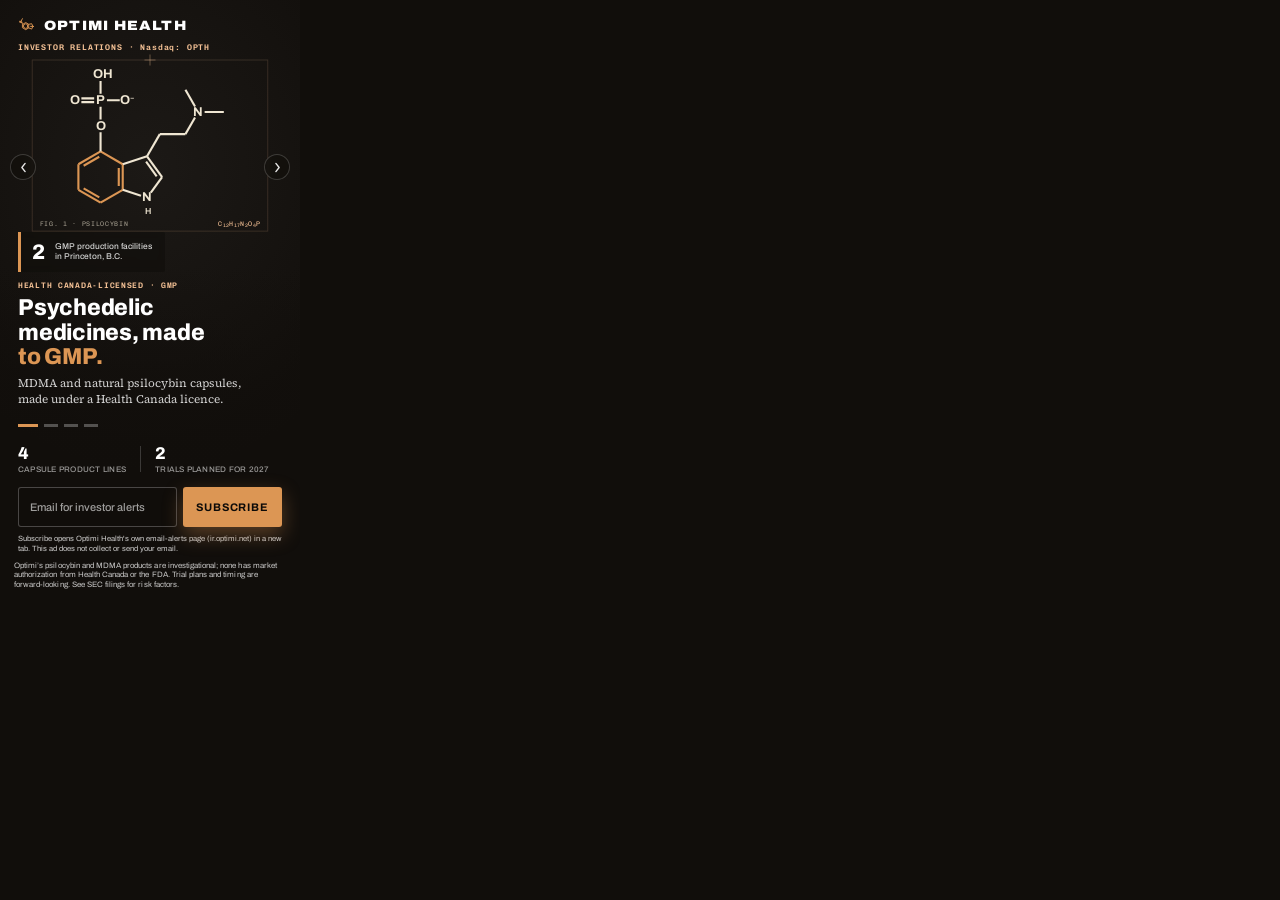
==== commit a46047b8: "Shorten A/C slide 1 lead so the kicker clears the chip Co-Authored-By: Claude Opus 5.5 <noreply@anth" ====
--- a/concept-c-dashboard/index.html
+++ b/concept-c-dashboard/index.html
@@ -14,7 +14,7 @@
 <link rel="stylesheet" href="style.css">
 </head>
 <body>
-<!-- GENERATED by build_concept_c.py from ../concept-a-photo/ (a-fingerprint: 5d0d869a48e3).
+<!-- GENERATED by build_concept_c.py from ../concept-a-photo/ (a-fingerprint: 7f78f2cec213).
      Don't edit this file: edit Concept A and re-run the script. -->
 
 
@@ -47,7 +47,7 @@
         <div class="copy-bottom">
           <div class="kicker">Health Canada-licensed &middot; GMP</div>
           <h1>Psychedelic<br>medicines, made<br><em>to GMP.</em></h1>
-          <p>MDMA and naturally derived psilocybin capsules, made under a Health Canada Drug Establishment Licence.</p>
+          <p>MDMA and natural psilocybin capsules, made under a Health Canada licence.</p>
         </div>
       </div>
     </section>
